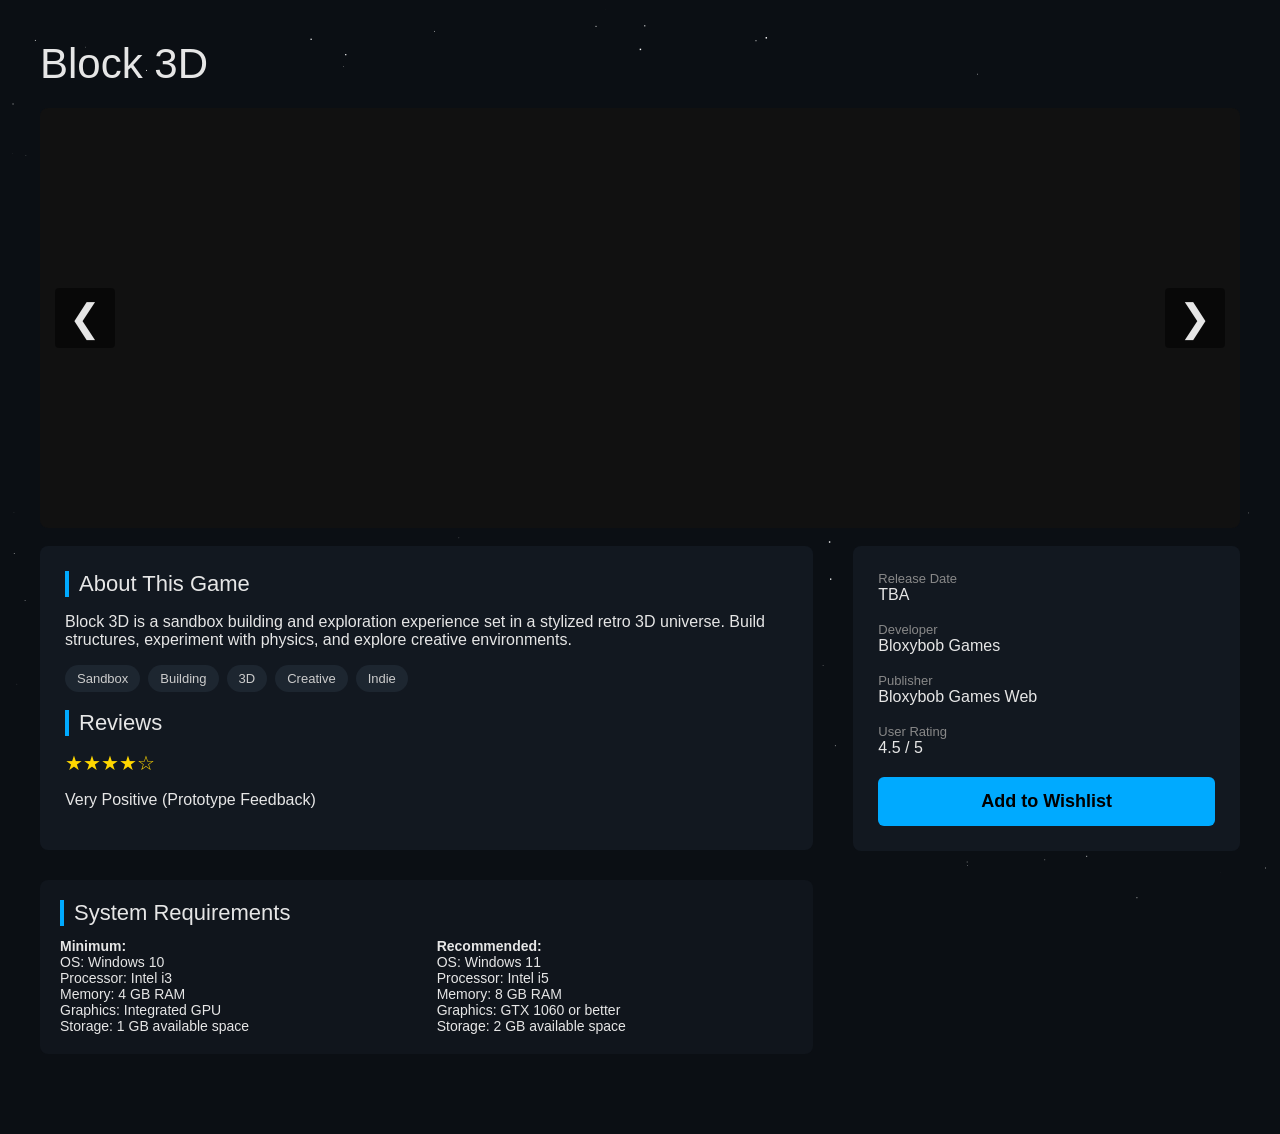
==== block3d.html @ 67b5997e "REVAMP 2.0 YEAHHH BABY WE REMASTERING THE WEBSITE FUCKING AGAINNN" ====
<!DOCTYPE html>
<html lang="en">
<head>
<meta charset="UTF-8">
<meta name="viewport" content="width=device-width, initial-scale=1.0">
<title>Block 3D | Bloxybob Games</title>

<style>
/* ===== GLOBAL ===== */
body {
    margin: 0;
    font-family: Arial, sans-serif;
    background: #0b0f14;
    color: #e6e6e6;
}

#space {
    position: fixed;
    top: 0;
    left: 0;
    z-index: -1;
}

/* ===== PAGE ===== */
.page {
    max-width: 1200px;
    margin: auto;
    padding: 40px 20px 80px;
}

.game-title {
    font-size: 42px;
    margin-bottom: 20px;
}

/* ===== PREVIEW ===== */
.preview-wrapper {
    position: relative;
}

.carousel {
    position: relative;
    width: 100%;
    height: 420px;
    overflow: hidden;
    border-radius: 8px;
    background: #111;
}

.carousel img {
    position: absolute;
    width: 100%;
    height: 100%;
    object-fit: cover;
    opacity: 0;
    transition: opacity 0.5s ease;
}

.carousel img.active {
    opacity: 1;
}

/* ===== ARROWS ===== */
.arrow {
    position: absolute;
    top: 50%;
    transform: translateY(-50%);
    font-size: 38px;
    cursor: pointer;
    padding: 8px 14px;
    background: rgba(0,0,0,0.5);
    border-radius: 4px;
    user-select: none;
    z-index: 5;
}

.arrow.left { left: 15px; }
.arrow.right { right: 15px; }

/* ===== THUMBNAILS ===== */
.thumbnail-bar {
    margin-top: 12px;
    display: flex;
    gap: 10px;
    overflow-x: auto;
    scroll-behavior: smooth;
    padding-bottom: 6px;
}

.thumbnail-bar::-webkit-scrollbar {
    height: 6px;
}

.thumbnail-bar::-webkit-scrollbar-thumb {
    background: #444;
    border-radius: 4px;
}

.thumb {
    flex: 0 0 auto;
    width: 140px;
    height: 80px;
    border-radius: 4px;
    overflow: hidden;
    cursor: pointer;
    opacity: 0.6;
    border: 2px solid transparent;
    transition: 0.2s ease;
}

.thumb img {
    width: 100%;
    height: 100%;
    object-fit: cover;
}

.thumb.active {
    opacity: 1;
    border-color: #00aaff;
}

/* ===== LAYOUT ===== */
.store-layout {
    display: grid;
    grid-template-columns: 2fr 1fr;
    gap: 40px;
}

/* ===== DESCRIPTION ===== */
.description-box {
    background: #121820;
    padding: 25px;
    border-radius: 8px;
}

.section-title {
    font-size: 22px;
    margin-bottom: 12px;
    border-left: 4px solid #00aaff;
    padding-left: 10px;
}

/* ===== TAGS ===== */
.tags {
    margin-top: 15px;
    display: flex;
    flex-wrap: wrap;
    gap: 8px;
}

.tag {
    background: #1d2630;
    padding: 6px 12px;
    border-radius: 20px;
    font-size: 13px;
    color: #ccc;
}

/* ===== SYSTEM REQUIREMENTS ===== */
.system-req {
    margin-top: 30px;
    background: #10151c;
    padding: 20px;
    border-radius: 8px;
}

.req-grid {
    display: grid;
    grid-template-columns: 1fr 1fr;
    gap: 20px;
    font-size: 14px;
}

/* ===== SIDE PANEL ===== */
.side-panel {
    background: #121820;
    padding: 25px;
    border-radius: 8px;
    height: fit-content;
    position: sticky;
    top: 40px;
}

.meta-item {
    margin-bottom: 18px;
}

.meta-label {
    font-size: 13px;
    color: #888;
}

.meta-value {
    font-size: 16px;
}

/* ===== RATING ===== */
.rating {
    margin: 15px 0;
    font-size: 20px;
    color: gold;
}

/* ===== BUTTON ===== */
.btn {
    display: block;
    width: 100%;
    box-sizing: border-box;
    text-align: center;
    margin-top: 20px;
    padding: 14px;
    font-size: 18px;
    background: #00aaff;
    color: black;
    border-radius: 6px;
    text-decoration: none;
    font-weight: bold;
    transition: background 0.3s ease;
}

.btn:hover {
    background: #0088cc;
}

/* ===== RESPONSIVE ===== */
@media(max-width: 900px){
    .store-layout {
        grid-template-columns: 1fr;
    }
    .req-grid {
        grid-template-columns: 1fr;
    }
}
</style>
</head>

<body>
<canvas id="space"></canvas>

<div class="page">

<div class="game-title">Block 3D</div>

<!-- PREVIEW -->
<div class="preview-wrapper">
    <div class="carousel" id="carousel">
        <div class="arrow left" id="leftArrow">&#10094;</div>
        <div class="arrow right" id="rightArrow">&#10095;</div>
    </div>
    <div class="thumbnail-bar" id="thumbnailBar"></div>
</div>

<div class="store-layout">

<div>
<div class="description-box">
<div class="section-title">About This Game</div>
<p>
Block 3D is a sandbox building and exploration experience set in a stylized retro 3D universe.
Build structures, experiment with physics, and explore creative environments.
</p>

<div class="tags">
<div class="tag">Sandbox</div>
<div class="tag">Building</div>
<div class="tag">3D</div>
<div class="tag">Creative</div>
<div class="tag">Indie</div>
</div>

<br>

<div class="section-title">Reviews</div>
<div class="rating">★★★★☆</div>
<p>Very Positive (Prototype Feedback)</p>
</div>

<div class="system-req">
<div class="section-title">System Requirements</div>
<div class="req-grid">
<div>
<strong>Minimum:</strong><br>
OS: Windows 10<br>
Processor: Intel i3<br>
Memory: 4 GB RAM<br>
Graphics: Integrated GPU<br>
Storage: 1 GB available space
</div>
<div>
<strong>Recommended:</strong><br>
OS: Windows 11<br>
Processor: Intel i5<br>
Memory: 8 GB RAM<br>
Graphics: GTX 1060 or better<br>
Storage: 2 GB available space
</div>
</div>
</div>
</div>

<div class="side-panel">
<div class="meta-item">
<div class="meta-label">Release Date</div>
<div class="meta-value">TBA</div>
</div>

<div class="meta-item">
<div class="meta-label">Developer</div>
<div class="meta-value">Bloxybob Games</div>
</div>

<div class="meta-item">
<div class="meta-label">Publisher</div>
<div class="meta-value">Bloxybob Games Web</div>
</div>

<div class="meta-item">
<div class="meta-label">User Rating</div>
<div class="meta-value">4.5 / 5</div>
</div>

<a class="btn">Add to Wishlist</a>
</div>

</div>
</div>

<script>
/* ===== STARFIELD ===== */
const c=document.getElementById("space");
const ctx=c.getContext("2d");
function resize(){c.width=window.innerWidth;c.height=window.innerHeight;}
resize();window.addEventListener("resize",resize);
let stars=[];
for(let i=0;i<150;i++){
stars.push({x:Math.random()*c.width,y:Math.random()*c.height,speed:0.2+Math.random()*0.6,size:Math.random()*1.5});
}
function animate(){
ctx.fillStyle="#0b0f14";
ctx.fillRect(0,0,c.width,c.height);
ctx.fillStyle="white";
stars.forEach(s=>{
s.y+=s.speed;
if(s.y>c.height){s.y=0;s.x=Math.random()*c.width;}
ctx.fillRect(s.x,s.y,s.size,s.size);
});
requestAnimationFrame(animate);
}
animate();

/* ===== STEAM STYLE CAROUSEL WITH AUTO + ARROWS + SCROLL ===== */

const imageList = [
"images/block1.png",
"images/block2.png",
"images/banner.png",
"images/block3.png",
"images/block4.png",
"images/block5.png",
"images/block6.png"
];

const carousel = document.getElementById("carousel");
const thumbnailBar = document.getElementById("thumbnailBar");

let images=[];
let index=0;
let autoSlide;

function createImage(src){
return new Promise((resolve)=>{
const img=new Image();
img.src=src;
img.onload=()=>resolve(img);
img.onerror=()=>resolve(null);
});
}

async function initGallery(){
for(let src of imageList){
let img=await createImage(src);
if(img){
img.classList.add("carousel-img");
carousel.appendChild(img);
images.push(img);

const thumb=document.createElement("div");
thumb.classList.add("thumb");
const tImg=document.createElement("img");
tImg.src=src;
thumb.appendChild(tImg);
thumbnailBar.appendChild(thumb);

thumb.addEventListener("click",()=>{
show(images.indexOf(img));
});

}
}

if(images.length>0) show(0);
startAuto();
}

function show(n){
if(images.length===0) return;
images[index].classList.remove("active");
thumbnailBar.children[index].classList.remove("active");
index=(n+images.length)%images.length;
images[index].classList.add("active");
thumbnailBar.children[index].classList.add("active");
}

function startAuto(){
autoSlide=setInterval(()=>show(index+1),5000);
}

document.getElementById("leftArrow").onclick=()=>show(index-1);
document.getElementById("rightArrow").onclick=()=>show(index+1);

carousel.addEventListener("wheel",(e)=>{
if(e.deltaY>0) show(index+1);
else show(index-1);
});

thumbnailBar.addEventListener("wheel",(e)=>{
e.preventDefault();
thumbnailBar.scrollLeft+=e.deltaY;
});

initGallery();
</script>

</body>
</html>
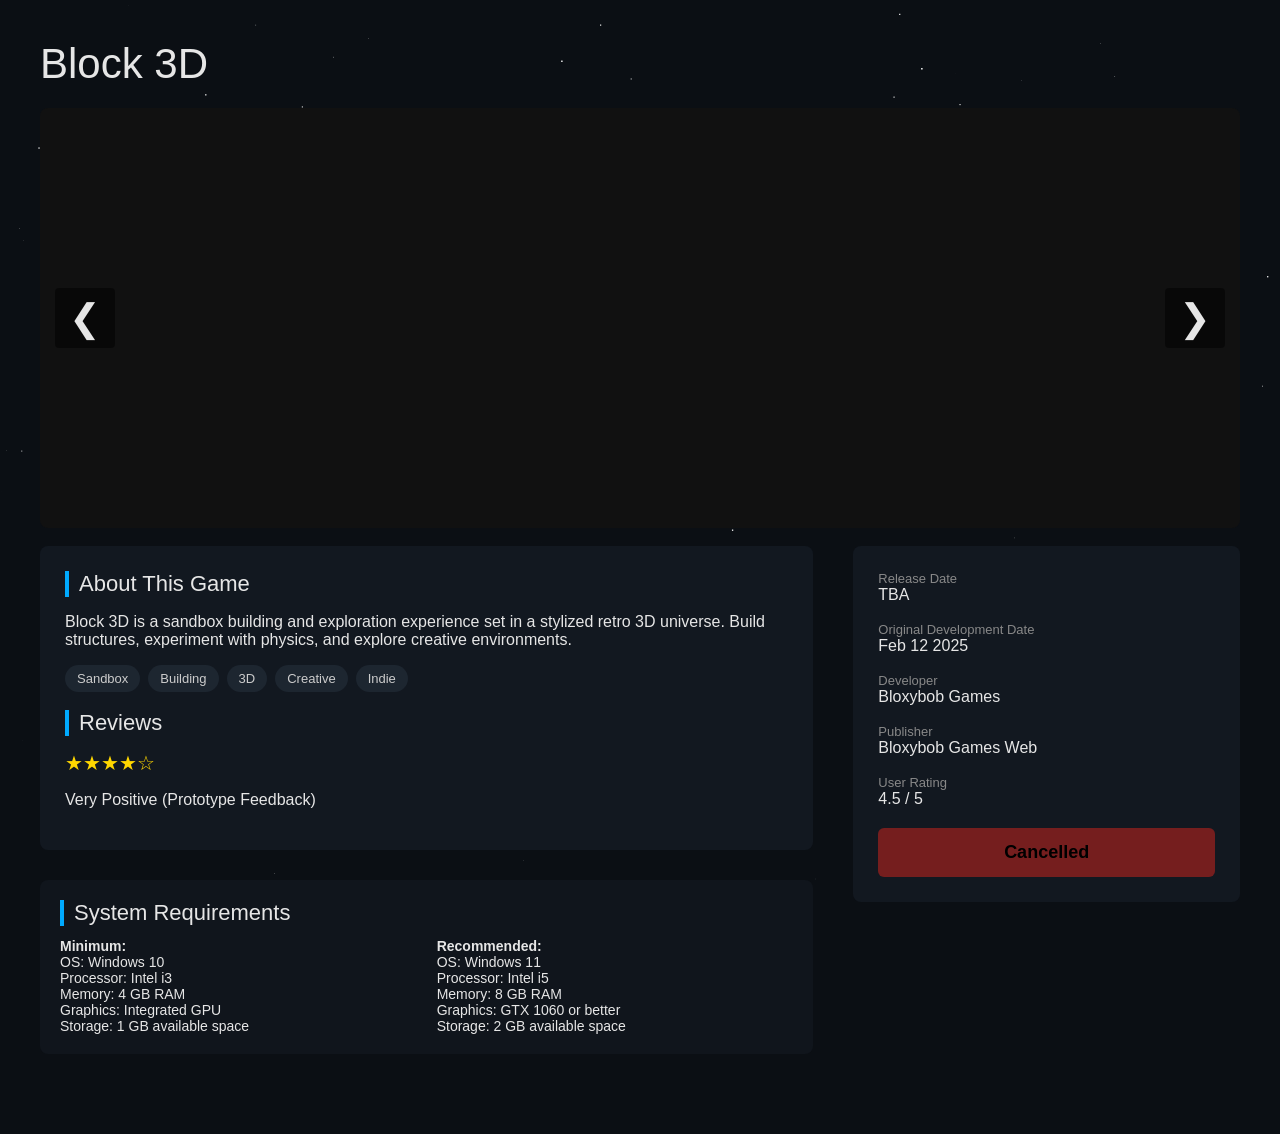
==== commit 18932c85: "VIDEO PLAYER added video player and made block 3d cancelled since it's a cancelled game also improve" ====
--- a/block3d.html
+++ b/block3d.html
@@ -210,7 +210,7 @@
     margin-top: 20px;
     padding: 14px;
     font-size: 18px;
-    background: #00aaff;
+    background: #751e1e;
     color: black;
     border-radius: 6px;
     text-decoration: none;
@@ -219,7 +219,7 @@
 }
 
 .btn:hover {
-    background: #0088cc;
+    background: #200202;
 }
 
 /* ===== RESPONSIVE ===== */
@@ -305,6 +305,11 @@
 </div>
 
 <div class="meta-item">
+<div class="meta-label">Original Development Date</div>
+<div>Feb 12 2025</div>
+</div>
+
+<div class="meta-item">
 <div class="meta-label">Developer</div>
 <div class="meta-value">Bloxybob Games</div>
 </div>
@@ -319,7 +324,7 @@
 <div class="meta-value">4.5 / 5</div>
 </div>
 
-<a class="btn">Add to Wishlist</a>
+<a class="btn">Cancelled</a>
 </div>
 
 </div>
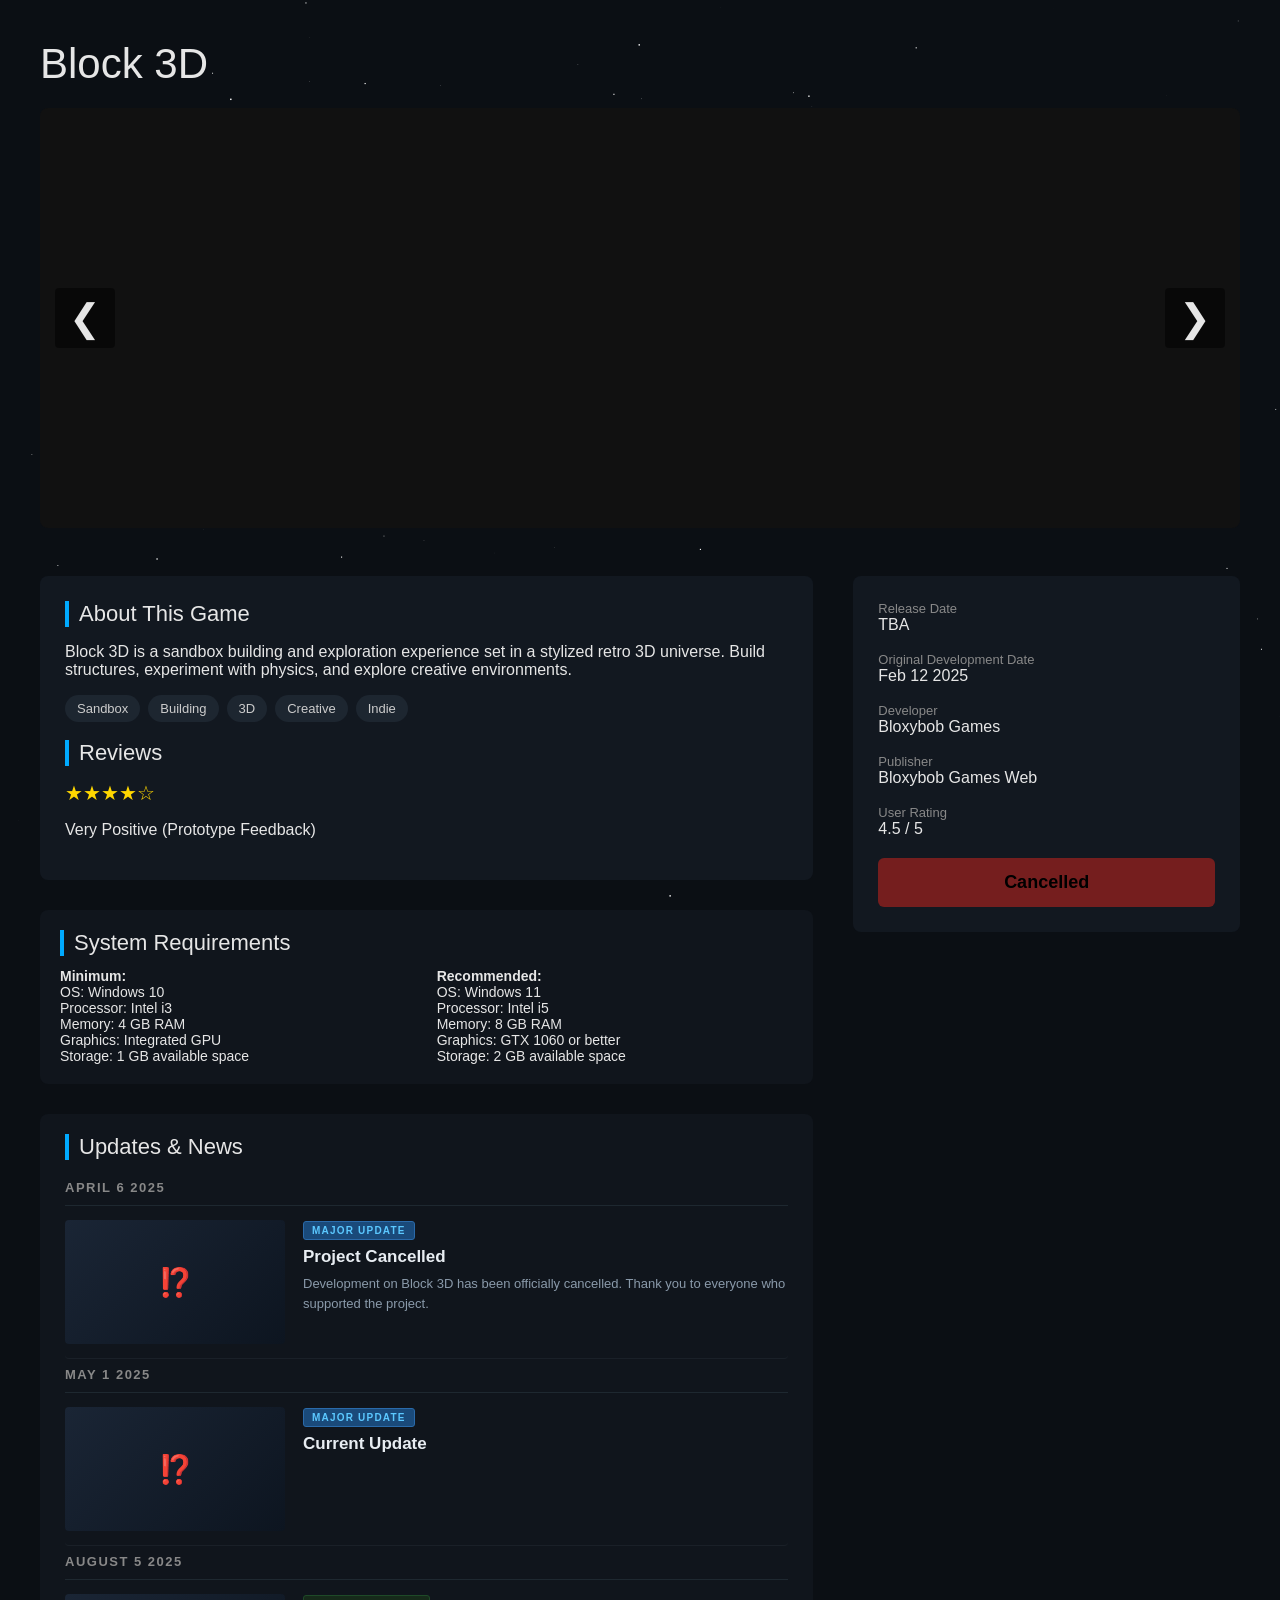
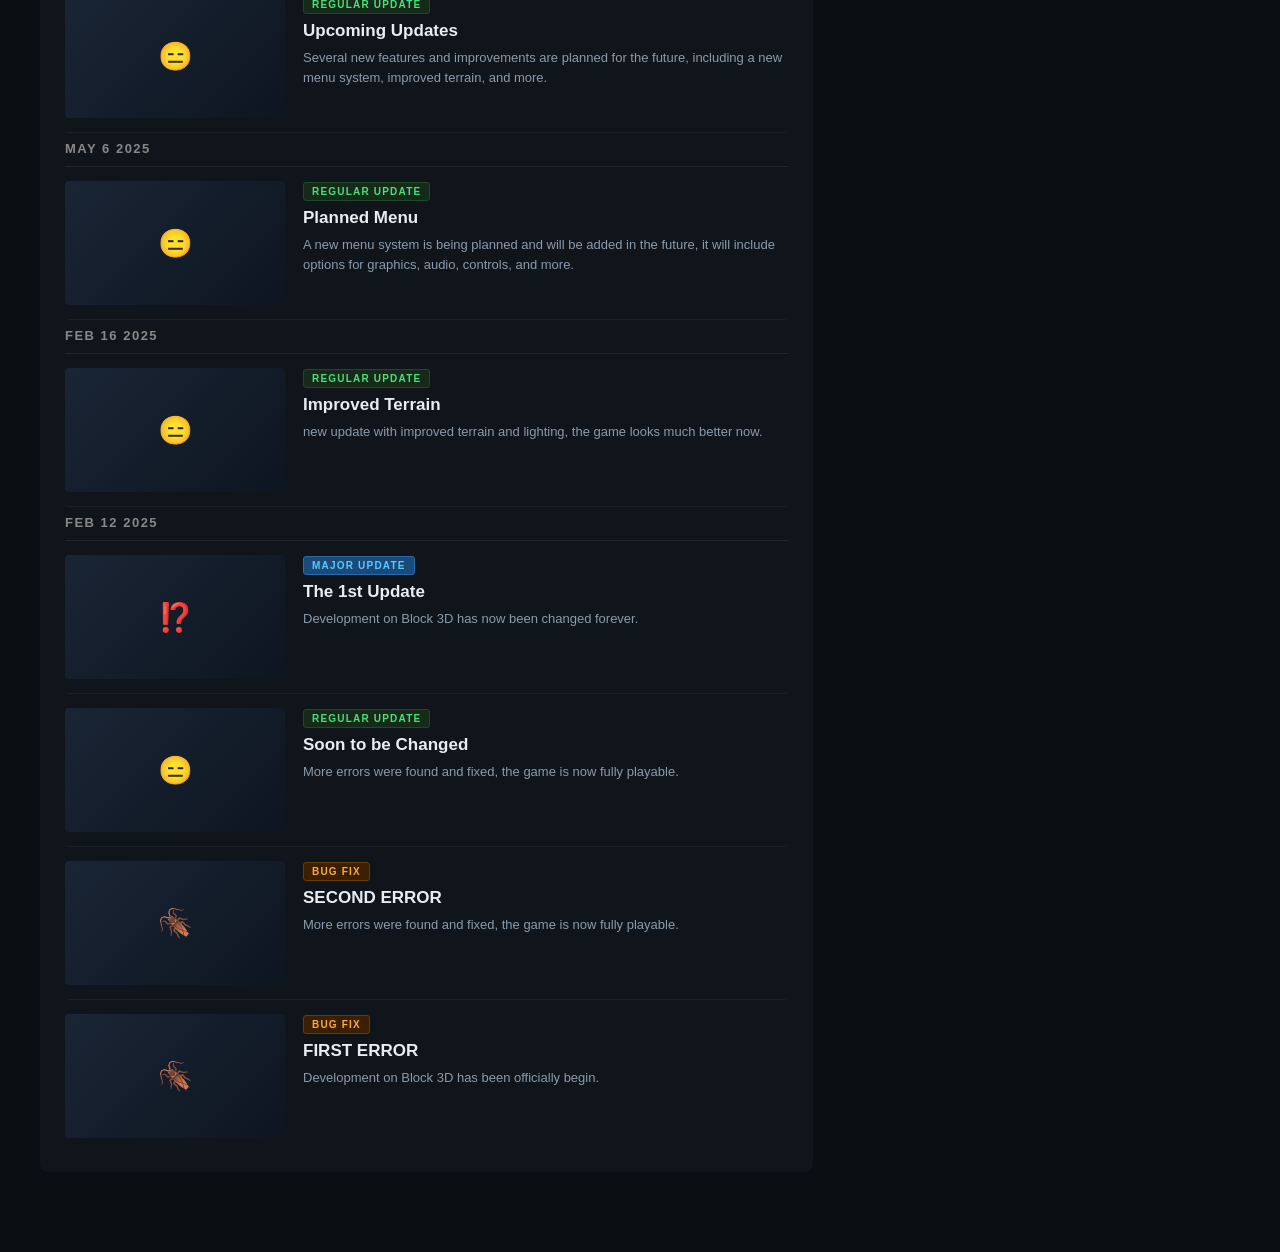
==== commit 8ed94844: "RAHHH UPDATES AND NEW PAGE added update logs to block3d added new update log to orbion 2d Revamped t" ====
--- a/block3d.html
+++ b/block3d.html
@@ -87,14 +87,8 @@
     padding-bottom: 6px;
 }
 
-.thumbnail-bar::-webkit-scrollbar {
-    height: 6px;
-}
-
-.thumbnail-bar::-webkit-scrollbar-thumb {
-    background: #444;
-    border-radius: 4px;
-}
+.thumbnail-bar::-webkit-scrollbar { height: 6px; }
+.thumbnail-bar::-webkit-scrollbar-thumb { background: #444; border-radius: 4px; }
 
 .thumb {
     flex: 0 0 auto;
@@ -108,22 +102,15 @@
     transition: 0.2s ease;
 }
 
-.thumb img {
-    width: 100%;
-    height: 100%;
-    object-fit: cover;
-}
-
-.thumb.active {
-    opacity: 1;
-    border-color: #00aaff;
-}
+.thumb img { width: 100%; height: 100%; object-fit: cover; }
+.thumb.active { opacity: 1; border-color: #00aaff; }
 
 /* ===== LAYOUT ===== */
 .store-layout {
     display: grid;
     grid-template-columns: 2fr 1fr;
     gap: 40px;
+    margin-top: 30px;
 }
 
 /* ===== DESCRIPTION ===== */
@@ -181,25 +168,12 @@
     top: 40px;
 }
 
-.meta-item {
-    margin-bottom: 18px;
-}
-
-.meta-label {
-    font-size: 13px;
-    color: #888;
-}
-
-.meta-value {
-    font-size: 16px;
-}
+.meta-item { margin-bottom: 18px; }
+.meta-label { font-size: 13px; color: #888; }
+.meta-value { font-size: 16px; }
 
 /* ===== RATING ===== */
-.rating {
-    margin: 15px 0;
-    font-size: 20px;
-    color: gold;
-}
+.rating { margin: 15px 0; font-size: 20px; color: gold; }
 
 /* ===== BUTTON ===== */
 .btn {
@@ -218,18 +192,186 @@
     transition: background 0.3s ease;
 }
 
-.btn:hover {
-    background: #200202;
-}
+.btn:hover { background: #200202; }
+
+/* ===== UPDATES SECTION ===== */
+.updates-section {
+    margin-top: 30px;
+    background: #10151c;
+    padding: 20px 25px;
+    border-radius: 8px;
+}
+
+.update-date-header {
+    font-size: 13px;
+    font-weight: bold;
+    letter-spacing: 1.5px;
+    color: #888;
+    text-transform: uppercase;
+    padding: 8px 0 10px;
+    border-bottom: 1px solid #1e2830;
+    margin-bottom: 0;
+}
+
+.update-card {
+    display: flex;
+    gap: 18px;
+    align-items: flex-start;
+    padding: 14px 0;
+    border-bottom: 1px solid #1a2028;
+    cursor: pointer;
+    transition: background 0.15s ease;
+    border-radius: 4px;
+}
+
+.update-card:last-of-type { border-bottom: none; }
+.update-card:hover { background: #161d26; padding-left: 6px; padding-right: 6px; margin: 0 -6px; }
+
+.update-thumb {
+    flex: 0 0 220px;
+    height: 124px;
+    border-radius: 4px;
+    overflow: hidden;
+    background: #0d1117;
+}
+
+.update-thumb img { width: 100%; height: 100%; object-fit: cover; display: block; }
+
+.update-thumb-placeholder {
+    width: 100%;
+    height: 100%;
+    background: linear-gradient(135deg, #1a2535, #0d1520);
+    display: flex;
+    align-items: center;
+    justify-content: center;
+    font-size: 28px;
+    color: #2a3a50;
+}
+
+.update-info { flex: 1; min-width: 0; }
+
+.update-badge {
+    display: inline-block;
+    font-size: 10px;
+    font-weight: bold;
+    letter-spacing: 1.2px;
+    text-transform: uppercase;
+    padding: 3px 8px;
+    border-radius: 3px;
+    margin-bottom: 7px;
+}
+
+.badge-major   { background: #1a4a7a; color: #5bc8ff; border: 1px solid #2a6aaa; }
+.badge-regular { background: #162a1a; color: #4adf7a; border: 1px solid #1e4a28; }
+.badge-bugfix  { background: #3a2000; color: #ffaa33; border: 1px solid #6a3a00; }
+
+.update-title {
+    font-size: 17px;
+    font-weight: bold;
+    color: #e8edf2;
+    margin-bottom: 7px;
+    white-space: nowrap;
+    overflow: hidden;
+    text-overflow: ellipsis;
+}
+
+.update-desc {
+    font-size: 13px;
+    color: #8a9aaa;
+    line-height: 1.5;
+    display: -webkit-box;
+    -webkit-line-clamp: 3;
+    -webkit-box-orient: vertical;
+    overflow: hidden;
+}
+
+/* ===== MODAL OVERLAY ===== */
+.modal-overlay {
+    display: none;
+    position: fixed;
+    inset: 0;
+    background: rgba(0,0,0,0.75);
+    z-index: 1000;
+    align-items: center;
+    justify-content: center;
+    padding: 20px;
+}
+
+.modal-overlay.open { display: flex; }
+
+.modal-box {
+    background: #121820;
+    border-radius: 10px;
+    max-width: 780px;
+    width: 100%;
+    max-height: 90vh;
+    overflow-y: auto;
+    box-shadow: 0 20px 60px rgba(0,0,0,0.7);
+    position: relative;
+    animation: modalIn 0.2s ease;
+}
+
+@keyframes modalIn {
+    from { opacity: 0; transform: scale(0.95) translateY(10px); }
+    to   { opacity: 1; transform: scale(1) translateY(0); }
+}
+
+.modal-img {
+    width: 100%;
+    height: 300px;
+    object-fit: cover;
+    border-radius: 10px 10px 0 0;
+    display: block;
+}
+
+.modal-img-placeholder {
+    width: 100%;
+    height: 300px;
+    border-radius: 10px 10px 0 0;
+    background: linear-gradient(135deg, #1a2535, #0d1520);
+    display: flex;
+    align-items: center;
+    justify-content: center;
+    font-size: 60px;
+    color: #2a3a50;
+}
+
+.modal-body { padding: 25px 30px 30px; }
+.modal-badge { margin-bottom: 10px; }
+.modal-title { font-size: 24px; font-weight: bold; color: #e8edf2; margin-bottom: 6px; }
+.modal-date { font-size: 12px; color: #556; letter-spacing: 1px; text-transform: uppercase; margin-bottom: 18px; }
+.modal-description { font-size: 15px; color: #aab5c0; line-height: 1.7; white-space: pre-line; }
+
+.modal-close {
+    position: absolute;
+    top: 14px;
+    right: 18px;
+    font-size: 24px;
+    cursor: pointer;
+    color: #aaa;
+    background: rgba(0,0,0,0.5);
+    border-radius: 50%;
+    width: 36px;
+    height: 36px;
+    display: flex;
+    align-items: center;
+    justify-content: center;
+    transition: color 0.2s, background 0.2s;
+    z-index: 10;
+}
+
+.modal-close:hover { color: white; background: rgba(0,0,0,0.8); }
 
 /* ===== RESPONSIVE ===== */
 @media(max-width: 900px){
-    .store-layout {
-        grid-template-columns: 1fr;
-    }
-    .req-grid {
-        grid-template-columns: 1fr;
-    }
+    .store-layout { grid-template-columns: 1fr; }
+    .req-grid { grid-template-columns: 1fr; }
+    .update-thumb { flex: 0 0 120px; height: 68px; }
+}
+
+@media(max-width: 600px){
+    .update-card { flex-direction: column; }
+    .update-thumb { flex: none; width: 100%; height: 160px; }
 }
 </style>
 </head>
@@ -253,187 +395,365 @@
 <div class="store-layout">
 
 <div>
-<div class="description-box">
-<div class="section-title">About This Game</div>
-<p>
-Block 3D is a sandbox building and exploration experience set in a stylized retro 3D universe.
-Build structures, experiment with physics, and explore creative environments.
-</p>
-
-<div class="tags">
-<div class="tag">Sandbox</div>
-<div class="tag">Building</div>
-<div class="tag">3D</div>
-<div class="tag">Creative</div>
-<div class="tag">Indie</div>
+    <div class="description-box">
+        <div class="section-title">About This Game</div>
+        <p>
+        Block 3D is a sandbox building and exploration experience set in a stylized retro 3D universe.
+        Build structures, experiment with physics, and explore creative environments.
+        </p>
+
+        <div class="tags">
+            <div class="tag">Sandbox</div>
+            <div class="tag">Building</div>
+            <div class="tag">3D</div>
+            <div class="tag">Creative</div>
+            <div class="tag">Indie</div>
+        </div>
+
+        <br>
+
+        <div class="section-title">Reviews</div>
+        <div class="rating">★★★★☆</div>
+        <p>Very Positive (Prototype Feedback)</p>
+    </div>
+
+    <div class="system-req">
+        <div class="section-title">System Requirements</div>
+        <div class="req-grid">
+            <div>
+                <strong>Minimum:</strong><br>
+                OS: Windows 10<br>
+                Processor: Intel i3<br>
+                Memory: 4 GB RAM<br>
+                Graphics: Integrated GPU<br>
+                Storage: 1 GB available space
+            </div>
+            <div>
+                <strong>Recommended:</strong><br>
+                OS: Windows 11<br>
+                Processor: Intel i5<br>
+                Memory: 8 GB RAM<br>
+                Graphics: GTX 1060 or better<br>
+                Storage: 2 GB available space
+            </div>
+        </div>
+    </div>
+
+    <!-- ===== UPDATES SECTION ===== -->
+    <div class="updates-section">
+        <div class="section-title">Updates &amp; News</div>
+        <div id="updatesContainer"></div>
+    </div>
 </div>
 
-<br>
-
-<div class="section-title">Reviews</div>
-<div class="rating">★★★★☆</div>
-<p>Very Positive (Prototype Feedback)</p>
+<div class="side-panel">
+    <div class="meta-item">
+        <div class="meta-label">Release Date</div>
+        <div class="meta-value">TBA</div>
+    </div>
+
+    <div class="meta-item">
+        <div class="meta-label">Original Development Date</div>
+        <div>Feb 12 2025</div>
+    </div>
+
+    <div class="meta-item">
+        <div class="meta-label">Developer</div>
+        <div class="meta-value">Bloxybob Games</div>
+    </div>
+
+    <div class="meta-item">
+        <div class="meta-label">Publisher</div>
+        <div class="meta-value">Bloxybob Games Web</div>
+    </div>
+
+    <div class="meta-item">
+        <div class="meta-label">User Rating</div>
+        <div class="meta-value">4.5 / 5</div>
+    </div>
+
+    <a class="btn">Cancelled</a>
 </div>
 
-<div class="system-req">
-<div class="section-title">System Requirements</div>
-<div class="req-grid">
-<div>
-<strong>Minimum:</strong><br>
-OS: Windows 10<br>
-Processor: Intel i3<br>
-Memory: 4 GB RAM<br>
-Graphics: Integrated GPU<br>
-Storage: 1 GB available space
-</div>
-<div>
-<strong>Recommended:</strong><br>
-OS: Windows 11<br>
-Processor: Intel i5<br>
-Memory: 8 GB RAM<br>
-Graphics: GTX 1060 or better<br>
-Storage: 2 GB available space
 </div>
 </div>
-</div>
-</div>
-
-<div class="side-panel">
-<div class="meta-item">
-<div class="meta-label">Release Date</div>
-<div class="meta-value">TBA</div>
-</div>
-
-<div class="meta-item">
-<div class="meta-label">Original Development Date</div>
-<div>Feb 12 2025</div>
-</div>
-
-<div class="meta-item">
-<div class="meta-label">Developer</div>
-<div class="meta-value">Bloxybob Games</div>
-</div>
-
-<div class="meta-item">
-<div class="meta-label">Publisher</div>
-<div class="meta-value">Bloxybob Games Web</div>
-</div>
-
-<div class="meta-item">
-<div class="meta-label">User Rating</div>
-<div class="meta-value">4.5 / 5</div>
-</div>
-
-<a class="btn">Cancelled</a>
-</div>
-
-</div>
+
+<!-- ===== MODAL ===== -->
+<div class="modal-overlay" id="modalOverlay">
+    <div class="modal-box" id="modalBox">
+        <div class="modal-close" id="modalClose">&#10005;</div>
+        <div id="modalImgWrap"></div>
+        <div class="modal-body">
+            <div class="modal-badge" id="modalBadge"></div>
+            <div class="modal-title" id="modalTitle"></div>
+            <div class="modal-date" id="modalDate"></div>
+            <div class="modal-description" id="modalDesc"></div>
+        </div>
+    </div>
 </div>
 
 <script>
 /* ===== STARFIELD ===== */
-const c=document.getElementById("space");
-const ctx=c.getContext("2d");
-function resize(){c.width=window.innerWidth;c.height=window.innerHeight;}
-resize();window.addEventListener("resize",resize);
-let stars=[];
-for(let i=0;i<150;i++){
-stars.push({x:Math.random()*c.width,y:Math.random()*c.height,speed:0.2+Math.random()*0.6,size:Math.random()*1.5});
+const c = document.getElementById("space");
+const ctx = c.getContext("2d");
+function resize(){ c.width = window.innerWidth; c.height = window.innerHeight; }
+resize(); window.addEventListener("resize", resize);
+let stars = [];
+for(let i = 0; i < 150; i++){
+    stars.push({ x: Math.random()*c.width, y: Math.random()*c.height, speed: 0.2+Math.random()*0.6, size: Math.random()*1.5 });
 }
 function animate(){
-ctx.fillStyle="#0b0f14";
-ctx.fillRect(0,0,c.width,c.height);
-ctx.fillStyle="white";
-stars.forEach(s=>{
-s.y+=s.speed;
-if(s.y>c.height){s.y=0;s.x=Math.random()*c.width;}
-ctx.fillRect(s.x,s.y,s.size,s.size);
-});
-requestAnimationFrame(animate);
+    ctx.fillStyle = "#0b0f14";
+    ctx.fillRect(0, 0, c.width, c.height);
+    ctx.fillStyle = "white";
+    stars.forEach(s => {
+        s.y += s.speed;
+        if(s.y > c.height){ s.y = 0; s.x = Math.random()*c.width; }
+        ctx.fillRect(s.x, s.y, s.size, s.size);
+    });
+    requestAnimationFrame(animate);
 }
 animate();
 
-/* ===== STEAM STYLE CAROUSEL WITH AUTO + ARROWS + SCROLL ===== */
-
+/* ===== CAROUSEL ===== */
 const imageList = [
-"images/block1.png",
-"images/block2.png",
-"images/banner.png",
-"images/block3.png",
-"images/block4.png",
-"images/block5.png",
-"images/block6.png"
+    "images/block1.png",
+    "images/block2.png",
+    "images/banner.png",
+    "images/block3.png",
+    "images/block4.png",
+    "images/block5.png",
+    "images/block6.png"
 ];
 
 const carousel = document.getElementById("carousel");
 const thumbnailBar = document.getElementById("thumbnailBar");
-
-let images=[];
-let index=0;
+let images = [];
+let index = 0;
 let autoSlide;
 
 function createImage(src){
-return new Promise((resolve)=>{
-const img=new Image();
-img.src=src;
-img.onload=()=>resolve(img);
-img.onerror=()=>resolve(null);
+    return new Promise(resolve => {
+        const img = new Image();
+        img.src = src;
+        img.onload = () => resolve(img);
+        img.onerror = () => resolve(null);
+    });
+}
+
+async function initGallery(){
+    for(let src of imageList){
+        let img = await createImage(src);
+        if(img){
+            img.classList.add("carousel-img");
+            carousel.appendChild(img);
+            images.push(img);
+
+            const thumb = document.createElement("div");
+            thumb.classList.add("thumb");
+            const tImg = document.createElement("img");
+            tImg.src = src;
+            thumb.appendChild(tImg);
+            thumbnailBar.appendChild(thumb);
+            thumb.addEventListener("click", () => show(images.indexOf(img)));
+        }
+    }
+    if(images.length > 0) show(0);
+    startAuto();
+}
+
+function show(n){
+    if(images.length === 0) return;
+    images[index].classList.remove("active");
+    thumbnailBar.children[index].classList.remove("active");
+    index = (n + images.length) % images.length;
+    images[index].classList.add("active");
+    thumbnailBar.children[index].classList.add("active");
+}
+
+function startAuto(){
+    autoSlide = setInterval(() => show(index + 1), 5000);
+}
+
+document.getElementById("leftArrow").onclick = () => show(index - 1);
+document.getElementById("rightArrow").onclick = () => show(index + 1);
+
+carousel.addEventListener("wheel", e => {
+    if(e.deltaY > 0) show(index + 1);
+    else show(index - 1);
 });
-}
-
-async function initGallery(){
-for(let src of imageList){
-let img=await createImage(src);
-if(img){
-img.classList.add("carousel-img");
-carousel.appendChild(img);
-images.push(img);
-
-const thumb=document.createElement("div");
-thumb.classList.add("thumb");
-const tImg=document.createElement("img");
-tImg.src=src;
-thumb.appendChild(tImg);
-thumbnailBar.appendChild(thumb);
-
-thumb.addEventListener("click",()=>{
-show(images.indexOf(img));
+
+thumbnailBar.addEventListener("wheel", e => {
+    e.preventDefault();
+    thumbnailBar.scrollLeft += e.deltaY;
 });
 
-}
-}
-
-if(images.length>0) show(0);
-startAuto();
-}
-
-function show(n){
-if(images.length===0) return;
-images[index].classList.remove("active");
-thumbnailBar.children[index].classList.remove("active");
-index=(n+images.length)%images.length;
-images[index].classList.add("active");
-thumbnailBar.children[index].classList.add("active");
-}
-
-function startAuto(){
-autoSlide=setInterval(()=>show(index+1),5000);
-}
-
-document.getElementById("leftArrow").onclick=()=>show(index-1);
-document.getElementById("rightArrow").onclick=()=>show(index+1);
-
-carousel.addEventListener("wheel",(e)=>{
-if(e.deltaY>0) show(index+1);
-else show(index-1);
+initGallery();
+
+
+/* ===================================================
+   ===== UPDATES SYSTEM — EDIT THIS ARRAY TO ADD POSTS =====
+
+   type: "major"   → blue badge   "MAJOR UPDATE"
+   type: "regular" → green badge  "REGULAR UPDATE"
+   type: "bugfix"  → orange badge "BUG FIX"
+
+   image: path to your image, e.g. "images/update1.png"
+          leave as "" for a placeholder icon
+
+   description: full text shown in the popup (supports newlines)
+   =================================================== */
+const updates = [
+    {
+        type: "major",
+        title: "Project Cancelled",
+        date: "APRIL 6 2025",
+        image: "",
+        shortDesc: "Development on Block 3D has been officially cancelled. Thank you to everyone who supported the project.",
+        description: `After careful consideration, development on Block 3D has been cancelled.\n\nWe're proud of what was built during the prototype phase, and grateful for everyone who played and gave feedback.\n\nResources have been redirected toward other projects. Thank you for your support.`
+    },
+    {
+        type: "major",
+        title: "Current Update",
+        date: "MAY 1 2025",
+        image: "",
+        shortDesc: "",
+        description: `V0.5 “Customizable age”\n\n• Added basic ship parts\n• Improved Menu`
+    },
+    {
+        type: "regular",
+        title: "Upcoming Updates",
+        date: "AUGUST 5 2025",
+        image: "",
+        shortDesc: "Several new features and improvements are planned for the future, including a new menu system, improved terrain, and more.",
+        description: `\n• Planets, Atmosphere, Star systems, Space\n• More Blocks, items, Crafting\n• Better Planet Generation\n• Storyline, Multiplayer\n• Rockets\n• Weapons, Bombs, drones\n• Ores, Mining, drills\n• Mobile Support`
+    },
+    {
+        type: "regular",
+        title: "Planned Menu",
+        date: "MAY 6 2025",
+        image: "",
+        shortDesc: "A new menu system is being planned and will be added in the future, it will include options for graphics, audio, controls, and more.",
+        description: `This image was created in getpaint.net and will be ported to the engine`
+    },
+    {
+        type: "regular",
+        title: "Improved Terrain",
+        date: "FEB 16 2025",
+        image: "",
+        shortDesc: "new update with improved terrain and lighting, the game looks much better now.",
+        description: `This will be the current Terrain for the world`
+    },
+    {
+        type: "major",
+        title: "The 1st Update",
+        date: "FEB 12 2025",
+        image: "",
+        shortDesc: "Development on Block 3D has now been changed forever.",
+        description: `v0.1 WIP “Customizable age”Terrain World\n\n• Player\n• Building System\n• Added Fog\n\nAdding the Building System allowing Players to place Blocks around the map making the game genre officially Sandbox`
+    },
+    {
+        type: "regular",
+        title: "Soon to be Changed",
+        date: "FEB 12 2025",
+        image: "",
+        shortDesc: "More errors were found and fixed, the game is now fully playable.",
+        description: `This will be the current Terrain for the world for now until I get tired of it`
+    },
+    {
+        type: "bugfix",
+        title: "SECOND ERROR",
+        date: "FEB 12 2025",
+        image: "",
+        shortDesc: "More errors were found and fixed, the game is now fully playable.",
+        description: `The terrain was fixed but the mesh was not sticked together this made me very uncomfortable….`
+    },
+    {
+        type: "bugfix",
+        title: "FIRST ERROR",
+        date: "FEB 12 2025",
+        image: "",
+        shortDesc: "Development on Block 3D has been officially begin.",
+        description: `The terrain was for some reason transparent this was fixed in about 5 minutes`
+    }
+];
+
+
+/* ===== RENDER UPDATES ===== */
+function badgeHTML(type){
+    const map = {
+        major:   { cls: "badge-major",   label: "Major Update" },
+        regular: { cls: "badge-regular", label: "Regular Update" },
+        bugfix:  { cls: "badge-bugfix",  label: "Bug Fix" }
+    };
+    const b = map[type] || map.regular;
+    return `<span class="update-badge ${b.cls}">${b.label}</span>`;
+}
+
+function renderUpdates(){
+    const container = document.getElementById("updatesContainer");
+    container.innerHTML = "";
+
+    const groups = {};
+    updates.forEach(u => {
+        if(!groups[u.date]) groups[u.date] = [];
+        groups[u.date].push(u);
+    });
+
+    Object.keys(groups).forEach(date => {
+        const dateHeader = document.createElement("div");
+        dateHeader.className = "update-date-header";
+        dateHeader.textContent = date;
+        container.appendChild(dateHeader);
+
+        groups[date].forEach(u => {
+            const card = document.createElement("div");
+            card.className = "update-card";
+            card.innerHTML = `
+                <div class="update-thumb">
+                    ${u.image
+                        ? `<img src="${u.image}" alt="${u.title}">`
+                        : `<div class="update-thumb-placeholder">${u.type === 'major' ? '⁉️' : u.type === 'bugfix' ? '🪳' : '😑'}</div>`
+                    }
+                </div>
+                <div class="update-info">
+                    ${badgeHTML(u.type)}
+                    <div class="update-title">${u.title}</div>
+                    <div class="update-desc">${u.shortDesc}</div>
+                </div>
+            `;
+            card.addEventListener("click", () => openModal(u));
+            container.appendChild(card);
+        });
+    });
+}
+
+/* ===== MODAL ===== */
+function openModal(u){
+    document.getElementById("modalImgWrap").innerHTML = u.image
+        ? `<img class="modal-img" src="${u.image}" alt="${u.title}">`
+        : `<div class="modal-img-placeholder">${u.type === 'major' ? '⁉️' : u.type === 'bugfix' ? '🪳' : '😑'}</div>`;
+
+    document.getElementById("modalBadge").innerHTML = badgeHTML(u.type);
+    document.getElementById("modalTitle").textContent = u.title;
+    document.getElementById("modalDate").textContent = u.date;
+    document.getElementById("modalDesc").textContent = u.description;
+    document.getElementById("modalOverlay").classList.add("open");
+    document.body.style.overflow = "hidden";
+}
+
+function closeModal(){
+    document.getElementById("modalOverlay").classList.remove("open");
+    document.body.style.overflow = "";
+}
+
+document.getElementById("modalClose").addEventListener("click", closeModal);
+document.getElementById("modalOverlay").addEventListener("click", e => {
+    if(e.target === document.getElementById("modalOverlay")) closeModal();
 });
-
-thumbnailBar.addEventListener("wheel",(e)=>{
-e.preventDefault();
-thumbnailBar.scrollLeft+=e.deltaY;
-});
-
-initGallery();
+document.addEventListener("keydown", e => { if(e.key === "Escape") closeModal(); });
+
+renderUpdates();
 </script>
 
 </body>
